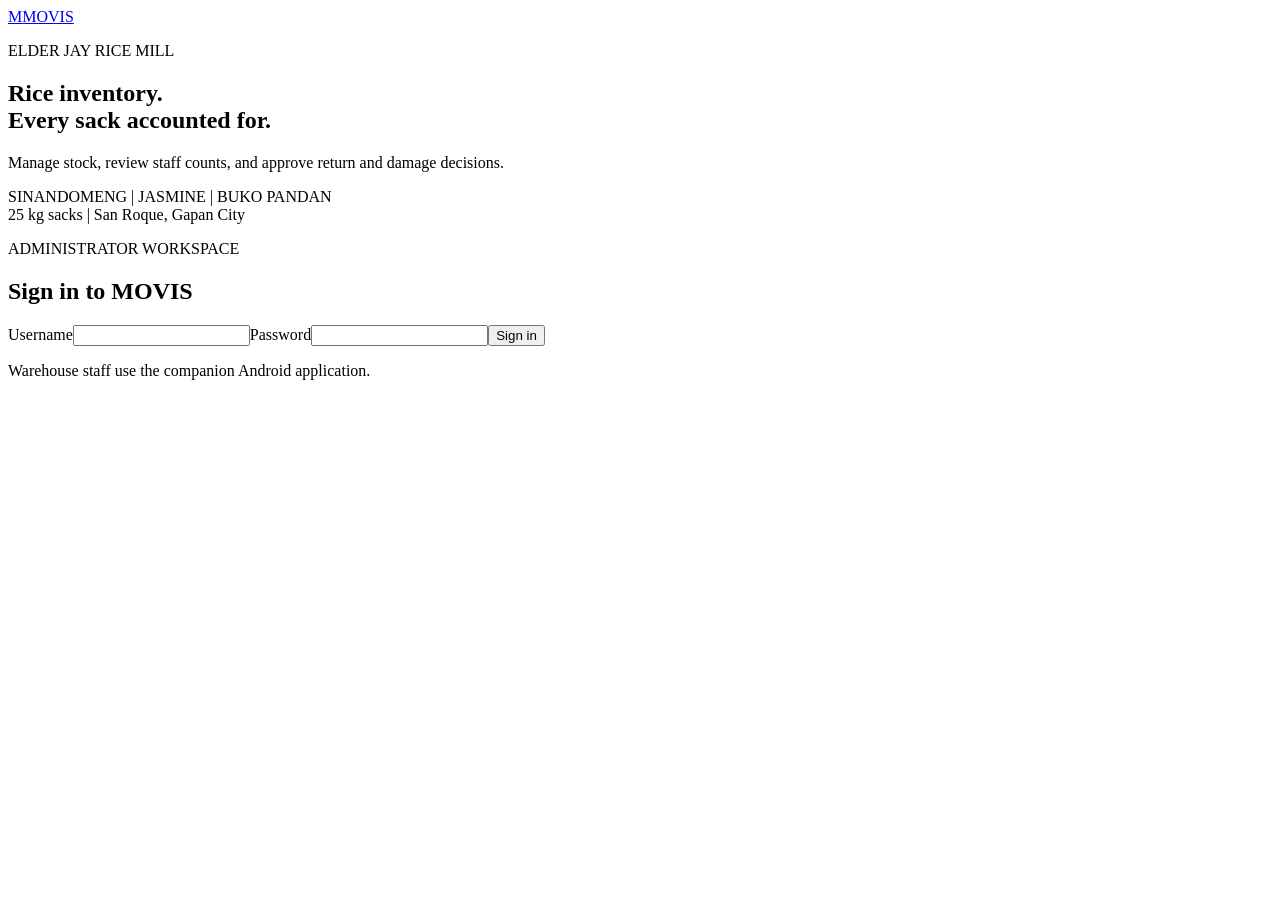
==== MOVIS/web/index.html @ 49a00de1 "Add files via upload" ====
<!doctype html>
<html lang="en"><head><meta charset="utf-8"><meta name="viewport" content="width=device-width,initial-scale=1"><title>MOVIS | Elder Jay</title><link rel="icon" href="/favicon.svg"><link rel="stylesheet" href="/styles.css"><script src="/dashboard.js" defer></script></head>
<body><section id="login-view" class="login-layout"><div class="login-story"><a class="brand" href="/"><span class="brand-mark">M</span>MOVIS</a><div class="login-copy"><p class="eyebrow">ELDER JAY RICE MILL</p><h1>Rice inventory.<br>Every sack accounted for.</h1><p>Manage stock, review staff counts, and approve return and damage decisions.</p></div><div class="login-foot">SINANDOMENG  |  JASMINE  |  BUKO PANDAN<br>25 kg sacks  |  San Roque, Gapan City</div></div><div class="login-panel"><form id="login-form"><p class="eyebrow">ADMINISTRATOR WORKSPACE</p><h2>Sign in to MOVIS</h2><label for="username">Username</label><input id="username" autocomplete="username" required maxlength="100"><label for="password">Password</label><input id="password" type="password" autocomplete="current-password" required><button class="primary">Sign in</button><p id="login-error" class="error" role="alert"></p><p class="login-hint">Warehouse staff use the companion Android application.</p></form></div></section>
<div id="app" hidden><aside class="sidebar"><a class="brand" href="/"><span class="brand-mark">M</span>MOVIS</a><span class="sidebar-sub">ELDER JAY RICE MILL</span><nav aria-label="Main navigation"><button class="nav active" data-page="overview">Overview</button><button class="nav" data-page="inventory">Rice products</button><button class="nav" data-page="actions">Scans and counts</button><button class="nav" data-page="cases">Returns and damage</button><button class="nav" data-page="history">Stock history</button><button class="nav" data-page="reports">Reports</button><button class="nav" data-page="accounts">Accounts</button><button class="nav" data-page="security">Account security</button></nav><div class="sidebar-bottom"><p id="account-name"></p><button id="logout" class="secondary">Sign out</button></div></aside><main><header class="topbar"><div><p class="eyebrow">WAREHOUSE INVENTORY</p><h1 id="page-title">Overview</h1></div><div class="top-actions"><span id="last-updated"></span><button id="refresh" class="secondary">Refresh</button></div></header><div id="demo-banner" class="notice" hidden>Demo scanner: detections are synthetic. A warehouse-trained YOLO26 model is required for real scanning.</div><p id="app-error" class="error" role="alert"></p><section id="content"></section></main></div>
<dialog id="detail"><button id="close-detail" class="secondary">Close</button><div id="detail-content"></div></dialog></body></html>
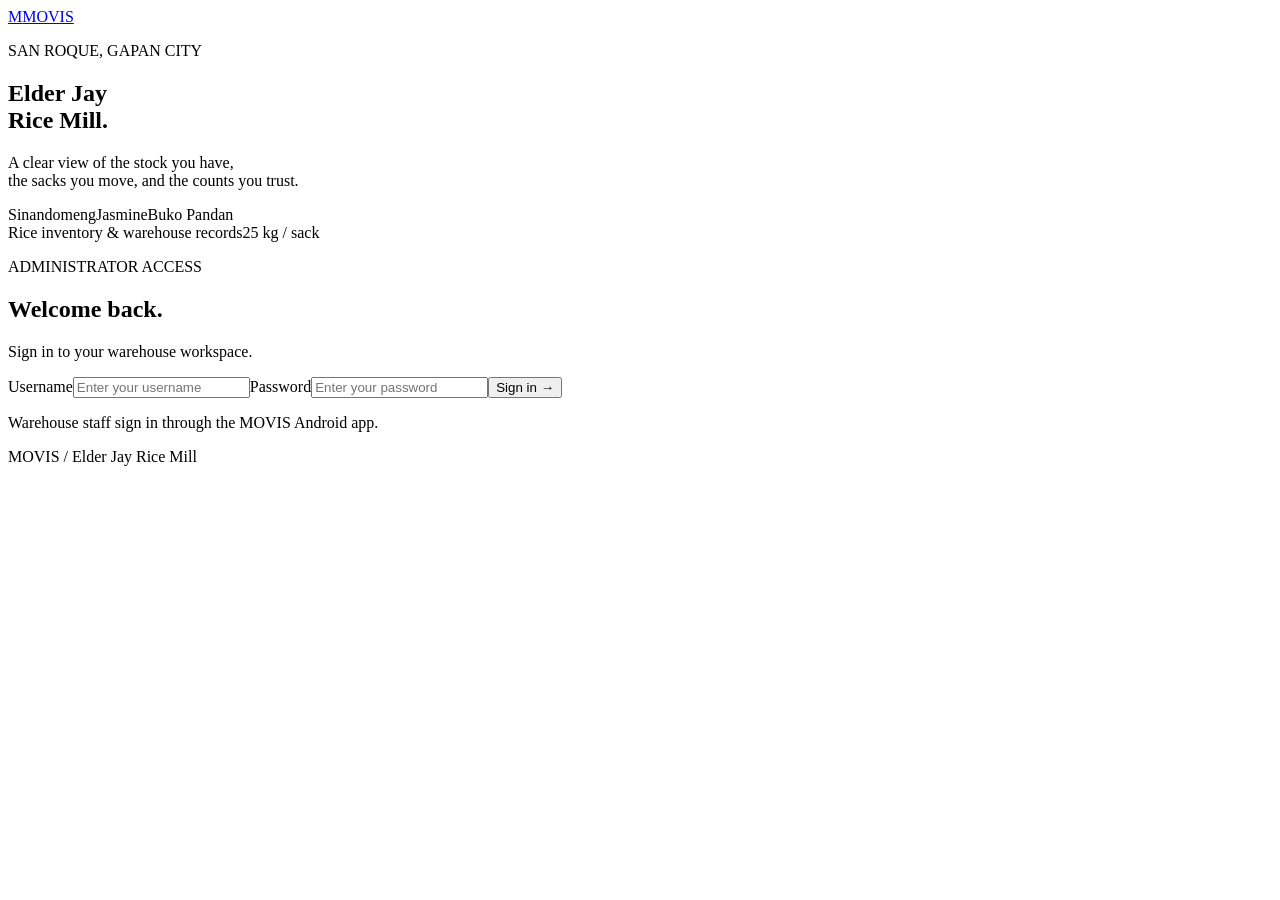
==== commit 04937841: "Add files via upload" ====
--- a/MOVIS/web/index.html
+++ b/MOVIS/web/index.html
@@ -1,5 +1,37 @@
-<!doctype html>
-<html lang="en"><head><meta charset="utf-8"><meta name="viewport" content="width=device-width,initial-scale=1"><title>MOVIS | Elder Jay</title><link rel="icon" href="/favicon.svg"><link rel="stylesheet" href="/styles.css"><script src="/dashboard.js" defer></script></head>
-<body><section id="login-view" class="login-layout"><div class="login-story"><a class="brand" href="/"><span class="brand-mark">M</span>MOVIS</a><div class="login-copy"><p class="eyebrow">ELDER JAY RICE MILL</p><h1>Rice inventory.<br>Every sack accounted for.</h1><p>Manage stock, review staff counts, and approve return and damage decisions.</p></div><div class="login-foot">SINANDOMENG  |  JASMINE  |  BUKO PANDAN<br>25 kg sacks  |  San Roque, Gapan City</div></div><div class="login-panel"><form id="login-form"><p class="eyebrow">ADMINISTRATOR WORKSPACE</p><h2>Sign in to MOVIS</h2><label for="username">Username</label><input id="username" autocomplete="username" required maxlength="100"><label for="password">Password</label><input id="password" type="password" autocomplete="current-password" required><button class="primary">Sign in</button><p id="login-error" class="error" role="alert"></p><p class="login-hint">Warehouse staff use the companion Android application.</p></form></div></section>
-<div id="app" hidden><aside class="sidebar"><a class="brand" href="/"><span class="brand-mark">M</span>MOVIS</a><span class="sidebar-sub">ELDER JAY RICE MILL</span><nav aria-label="Main navigation"><button class="nav active" data-page="overview">Overview</button><button class="nav" data-page="inventory">Rice products</button><button class="nav" data-page="actions">Scans and counts</button><button class="nav" data-page="cases">Returns and damage</button><button class="nav" data-page="history">Stock history</button><button class="nav" data-page="reports">Reports</button><button class="nav" data-page="accounts">Accounts</button><button class="nav" data-page="security">Account security</button></nav><div class="sidebar-bottom"><p id="account-name"></p><button id="logout" class="secondary">Sign out</button></div></aside><main><header class="topbar"><div><p class="eyebrow">WAREHOUSE INVENTORY</p><h1 id="page-title">Overview</h1></div><div class="top-actions"><span id="last-updated"></span><button id="refresh" class="secondary">Refresh</button></div></header><div id="demo-banner" class="notice" hidden>Demo scanner: detections are synthetic. A warehouse-trained YOLO26 model is required for real scanning.</div><p id="app-error" class="error" role="alert"></p><section id="content"></section></main></div>
-<dialog id="detail"><button id="close-detail" class="secondary">Close</button><div id="detail-content"></div></dialog></body></html>+<!doctype html>
+<html lang="en">
+<head><meta charset="utf-8"><meta name="viewport" content="width=device-width,initial-scale=1"><title>MOVIS · Elder Jay Rice Mill</title><link rel="icon" href="/favicon.svg"><link rel="stylesheet" href="/styles.css"><script src="/dashboard.js" defer></script></head>
+<body>
+<section id="login-view" class="login-layout">
+  <div class="login-story">
+    <a class="brand" href="/"><span class="brand-mark">M</span><span>MOVIS</span></a>
+    <div class="login-copy"><p class="eyebrow">SAN ROQUE, GAPAN CITY</p><h1>Elder Jay<br>Rice Mill.</h1><p>A clear view of the stock you have,<br>the sacks you move, and the counts you trust.</p><div class="rice-labels"><span>Sinandomeng</span><span>Jasmine</span><span>Buko Pandan</span></div></div>
+    <div class="login-foot"><span>Rice inventory &amp; warehouse records</span><span>25 kg / sack</span></div>
+  </div>
+  <div class="login-panel"><form id="login-form"><p class="eyebrow">ADMINISTRATOR ACCESS</p><h2>Welcome back.</h2><p class="muted">Sign in to your warehouse workspace.</p><label for="username">Username</label><input id="username" autocomplete="username" placeholder="Enter your username" required maxlength="100"><label for="password">Password</label><input id="password" type="password" autocomplete="current-password" placeholder="Enter your password" required><button class="primary" type="submit">Sign in <span aria-hidden="true">→</span></button><p id="login-error" class="error" role="alert"></p><p class="login-hint">Warehouse staff sign in through the MOVIS Android app.</p></form><span class="login-caption">MOVIS / Elder Jay Rice Mill</span></div>
+</section>
+<div id="app" hidden>
+  <aside class="sidebar">
+    <a class="brand" href="/"><span class="brand-mark">M</span><span>MOVIS</span></a><span class="sidebar-sub">Elder Jay Rice Mill</span>
+    <nav aria-label="Main navigation">
+      <p class="nav-label">WORKSPACE</p>
+      <button class="nav active" data-page="overview"><svg viewBox="0 0 24 24" aria-hidden="true"><rect x="3" y="3" width="7" height="7" rx="1.5"/><rect x="14" y="3" width="7" height="7" rx="1.5"/><rect x="3" y="14" width="7" height="7" rx="1.5"/><rect x="14" y="14" width="7" height="7" rx="1.5"/></svg>Overview</button>
+      <button class="nav" data-page="inventory"><svg viewBox="0 0 24 24" aria-hidden="true"><path d="m12 3 9 5-9 5-9-5 9-5Zm-9 5v9l9 5 9-5V8M12 13v9"/></svg>Rice products</button>
+      <button class="nav" data-page="actions"><svg viewBox="0 0 24 24" aria-hidden="true"><path d="M8 3H4v5m12-5h4v5M4 16v5h4m12-5v5h-4M7 12h10"/></svg>Scans and counts</button>
+      <button class="nav" data-page="cases"><svg viewBox="0 0 24 24" aria-hidden="true"><path d="M4 9h10a6 6 0 0 1 0 12h-3M4 9l5-5M4 9l5 5"/></svg>Returns and damage</button>
+      <button class="nav" data-page="history"><svg viewBox="0 0 24 24" aria-hidden="true"><path d="M3 12a9 9 0 1 0 3-6M3 3v6h6M12 7v5l3 2"/></svg>Stock history</button>
+      <button class="nav" data-page="reports"><svg viewBox="0 0 24 24" aria-hidden="true"><path d="M14 3H5v18h14V8l-5-5Zm0 0v5h5M8 12h8M8 16h5"/></svg>Reports</button>
+      <p class="nav-label management-label">MANAGEMENT</p>
+      <button class="nav" data-page="accounts"><svg viewBox="0 0 24 24" aria-hidden="true"><circle cx="9" cy="7" r="3"/><path d="M3 21v-3a6 6 0 0 1 12 0v3m3-17a3 3 0 0 1 0 6m1 5a5 5 0 0 1 3 5"/></svg>Accounts</button>
+      <button class="nav" data-page="security"><svg viewBox="0 0 24 24" aria-hidden="true"><path d="m12 3 8 3v6c0 5-8 9-8 9s-8-4-8-9V6l8-3Zm-3 9 2 2 4-4"/></svg>Account security</button>
+    </nav>
+    <div class="sidebar-bottom"><span class="account-avatar" aria-hidden="true">A</span><div class="account-copy"><small>Administrator</small><p id="account-name"></p></div><button id="logout" class="text-button" title="Sign out">Sign out</button></div>
+  </aside>
+  <main>
+    <header class="topbar"><div><p class="eyebrow">ELDER JAY RICE MILL</p><h1 id="page-title">Overview</h1><p id="page-description" class="page-description"></p></div><div class="top-actions"><span id="last-updated"></span><button id="refresh" class="secondary"><svg viewBox="0 0 24 24" aria-hidden="true"><path d="M20 7v5h-5M4 17v-5h5m-4-5a8 8 0 0 1 13-2l2 2M4 17l2 2a8 8 0 0 0 13-2"/></svg>Refresh</button></div></header>
+    <div id="demo-banner" class="notice" hidden><span class="notice-dot" aria-hidden="true"></span><div><strong>Demo scanning is active.</strong> Image detections use sample results until your trained rice model is connected.</div></div>
+    <p id="app-error" class="error" role="alert"></p><section id="content" aria-live="polite"></section><footer class="workspace-footer"><span>MOVIS · Warehouse workspace</span><span>All quantities are in 25 kg sacks</span></footer>
+  </main>
+</div>
+<dialog id="detail"><div class="dialog-toolbar"><span>REVIEW DETAILS</span><button id="close-detail" class="secondary">Close</button></div><div id="detail-content"></div></dialog>
+</body></html>
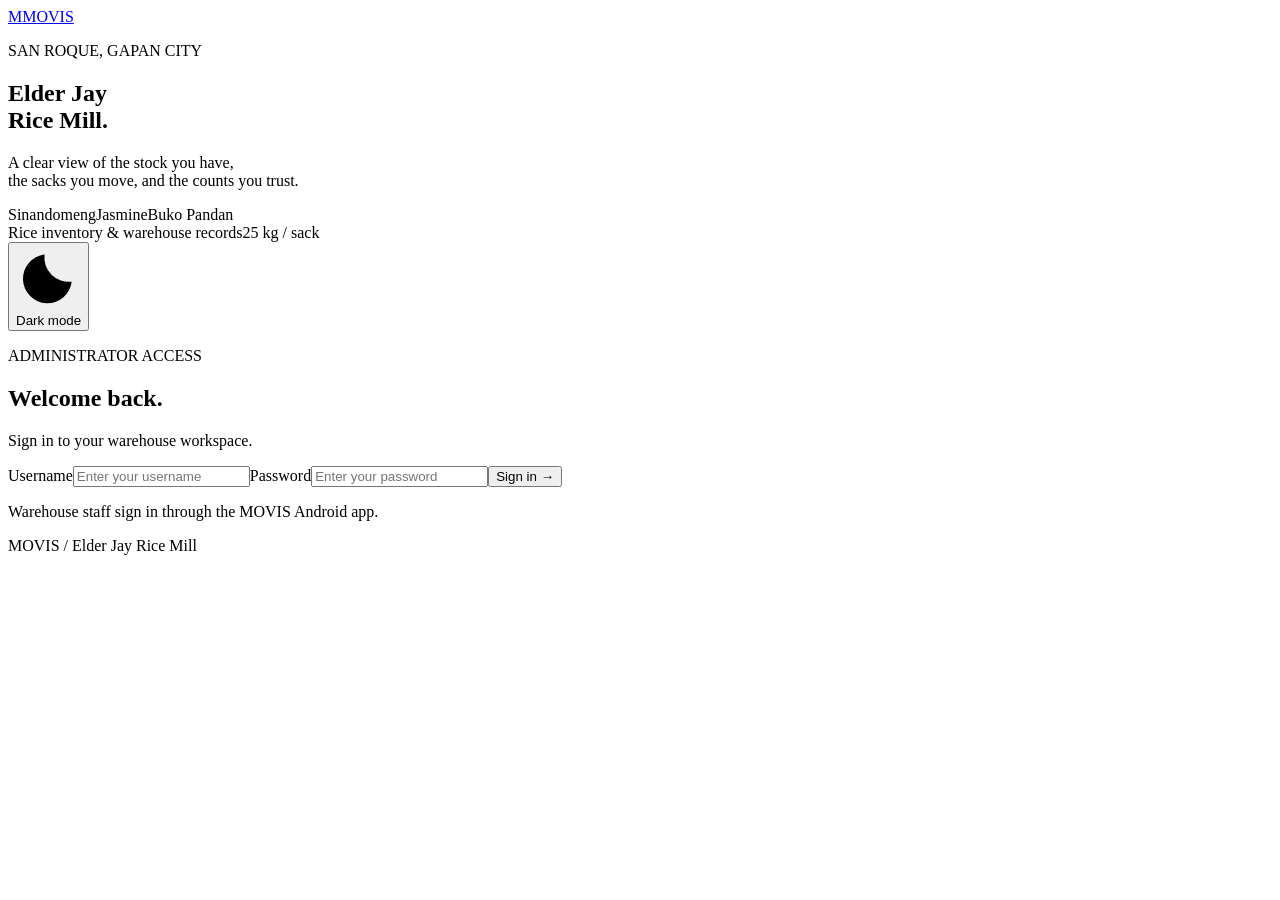
==== commit 3e0a6555: "Add files via upload" ====
--- a/MOVIS/web/index.html
+++ b/MOVIS/web/index.html
@@ -1,6 +1,6 @@
 <!doctype html>
 <html lang="en">
-<head><meta charset="utf-8"><meta name="viewport" content="width=device-width,initial-scale=1"><title>MOVIS · Elder Jay Rice Mill</title><link rel="icon" href="/favicon.svg"><link rel="stylesheet" href="/styles.css"><script src="/dashboard.js" defer></script></head>
+<head><meta charset="utf-8"><meta name="color-scheme" content="light dark"><meta name="viewport" content="width=device-width,initial-scale=1"><title>MOVIS · Elder Jay Rice Mill</title><link rel="icon" href="/favicon.svg"><link rel="stylesheet" href="/styles.css"><script src="/dashboard.js" defer></script></head>
 <body>
 <section id="login-view" class="login-layout">
   <div class="login-story">
@@ -8,7 +8,7 @@
     <div class="login-copy"><p class="eyebrow">SAN ROQUE, GAPAN CITY</p><h1>Elder Jay<br>Rice Mill.</h1><p>A clear view of the stock you have,<br>the sacks you move, and the counts you trust.</p><div class="rice-labels"><span>Sinandomeng</span><span>Jasmine</span><span>Buko Pandan</span></div></div>
     <div class="login-foot"><span>Rice inventory &amp; warehouse records</span><span>25 kg / sack</span></div>
   </div>
-  <div class="login-panel"><form id="login-form"><p class="eyebrow">ADMINISTRATOR ACCESS</p><h2>Welcome back.</h2><p class="muted">Sign in to your warehouse workspace.</p><label for="username">Username</label><input id="username" autocomplete="username" placeholder="Enter your username" required maxlength="100"><label for="password">Password</label><input id="password" type="password" autocomplete="current-password" placeholder="Enter your password" required><button class="primary" type="submit">Sign in <span aria-hidden="true">→</span></button><p id="login-error" class="error" role="alert"></p><p class="login-hint">Warehouse staff sign in through the MOVIS Android app.</p></form><span class="login-caption">MOVIS / Elder Jay Rice Mill</span></div>
+  <div class="login-panel"><button type="button" class="secondary theme-toggle" aria-pressed="false" aria-label="Turn on dark mode"><svg viewBox="0 0 24 24" aria-hidden="true"><path d="M20.5 13.5A9 9 0 0 1 10.5 3.5a9 9 0 1 0 10 10Z"/></svg><span>Dark mode</span></button><form id="login-form"><p class="eyebrow">ADMINISTRATOR ACCESS</p><h2>Welcome back.</h2><p class="muted">Sign in to your warehouse workspace.</p><label for="username">Username</label><input id="username" autocomplete="username" placeholder="Enter your username" required maxlength="100"><label for="password">Password</label><input id="password" type="password" autocomplete="current-password" placeholder="Enter your password" required><button class="primary" type="submit">Sign in <span aria-hidden="true">→</span></button><p id="login-error" class="error" role="alert"></p><p class="login-hint">Warehouse staff sign in through the MOVIS Android app.</p></form><span class="login-caption">MOVIS / Elder Jay Rice Mill</span></div>
 </section>
 <div id="app" hidden>
   <aside class="sidebar">
@@ -28,10 +28,10 @@
     <div class="sidebar-bottom"><span class="account-avatar" aria-hidden="true">A</span><div class="account-copy"><small>Administrator</small><p id="account-name"></p></div><button id="logout" class="text-button" title="Sign out">Sign out</button></div>
   </aside>
   <main>
-    <header class="topbar"><div><p class="eyebrow">ELDER JAY RICE MILL</p><h1 id="page-title">Overview</h1><p id="page-description" class="page-description"></p></div><div class="top-actions"><span id="last-updated"></span><button id="refresh" class="secondary"><svg viewBox="0 0 24 24" aria-hidden="true"><path d="M20 7v5h-5M4 17v-5h5m-4-5a8 8 0 0 1 13-2l2 2M4 17l2 2a8 8 0 0 0 13-2"/></svg>Refresh</button></div></header>
+    <header class="topbar"><div><p class="eyebrow">ELDER JAY RICE MILL</p><h1 id="page-title">Overview</h1><p id="page-description" class="page-description"></p></div><div class="top-actions"><button type="button" class="secondary theme-toggle" aria-pressed="false" aria-label="Turn on dark mode"><svg viewBox="0 0 24 24" aria-hidden="true"><path d="M20.5 13.5A9 9 0 0 1 10.5 3.5a9 9 0 1 0 10 10Z"/></svg><span>Dark mode</span></button><span id="last-updated"></span><button id="refresh" class="secondary"><svg viewBox="0 0 24 24" aria-hidden="true"><path d="M20 7v5h-5M4 17v-5h5m-4-5a8 8 0 0 1 13-2l2 2M4 17l2 2a8 8 0 0 0 13-2"/></svg>Refresh</button></div></header>
     <div id="demo-banner" class="notice" hidden><span class="notice-dot" aria-hidden="true"></span><div><strong>Demo scanning is active.</strong> Image detections use sample results until your trained rice model is connected.</div></div>
     <p id="app-error" class="error" role="alert"></p><section id="content" aria-live="polite"></section><footer class="workspace-footer"><span>MOVIS · Warehouse workspace</span><span>All quantities are in 25 kg sacks</span></footer>
   </main>
 </div>
 <dialog id="detail"><div class="dialog-toolbar"><span>REVIEW DETAILS</span><button id="close-detail" class="secondary">Close</button></div><div id="detail-content"></div></dialog>
-</body></html>
+</body></html>
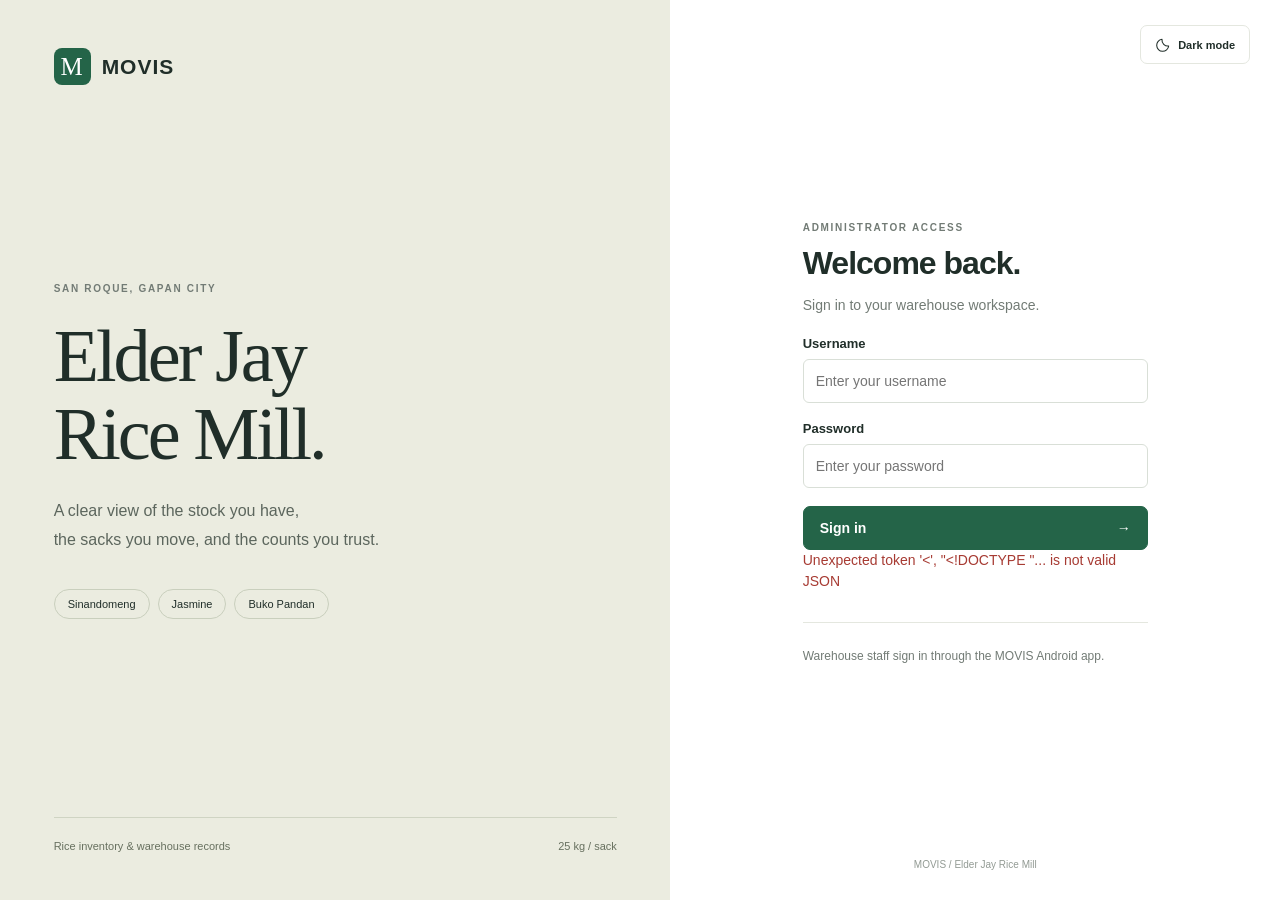
==== commit c291b9ba: "Add files via upload" ====
--- a/MOVIS/web/index.html
+++ b/MOVIS/web/index.html
@@ -1,37 +1,37 @@
-<!doctype html>
-<html lang="en">
-<head><meta charset="utf-8"><meta name="color-scheme" content="light dark"><meta name="viewport" content="width=device-width,initial-scale=1"><title>MOVIS · Elder Jay Rice Mill</title><link rel="icon" href="/favicon.svg"><link rel="stylesheet" href="/styles.css"><script src="/dashboard.js" defer></script></head>
-<body>
-<section id="login-view" class="login-layout">
-  <div class="login-story">
-    <a class="brand" href="/"><span class="brand-mark">M</span><span>MOVIS</span></a>
-    <div class="login-copy"><p class="eyebrow">SAN ROQUE, GAPAN CITY</p><h1>Elder Jay<br>Rice Mill.</h1><p>A clear view of the stock you have,<br>the sacks you move, and the counts you trust.</p><div class="rice-labels"><span>Sinandomeng</span><span>Jasmine</span><span>Buko Pandan</span></div></div>
-    <div class="login-foot"><span>Rice inventory &amp; warehouse records</span><span>25 kg / sack</span></div>
-  </div>
-  <div class="login-panel"><button type="button" class="secondary theme-toggle" aria-pressed="false" aria-label="Turn on dark mode"><svg viewBox="0 0 24 24" aria-hidden="true"><path d="M20.5 13.5A9 9 0 0 1 10.5 3.5a9 9 0 1 0 10 10Z"/></svg><span>Dark mode</span></button><form id="login-form"><p class="eyebrow">ADMINISTRATOR ACCESS</p><h2>Welcome back.</h2><p class="muted">Sign in to your warehouse workspace.</p><label for="username">Username</label><input id="username" autocomplete="username" placeholder="Enter your username" required maxlength="100"><label for="password">Password</label><input id="password" type="password" autocomplete="current-password" placeholder="Enter your password" required><button class="primary" type="submit">Sign in <span aria-hidden="true">→</span></button><p id="login-error" class="error" role="alert"></p><p class="login-hint">Warehouse staff sign in through the MOVIS Android app.</p></form><span class="login-caption">MOVIS / Elder Jay Rice Mill</span></div>
-</section>
-<div id="app" hidden>
-  <aside class="sidebar">
-    <a class="brand" href="/"><span class="brand-mark">M</span><span>MOVIS</span></a><span class="sidebar-sub">Elder Jay Rice Mill</span>
-    <nav aria-label="Main navigation">
-      <p class="nav-label">WORKSPACE</p>
-      <button class="nav active" data-page="overview"><svg viewBox="0 0 24 24" aria-hidden="true"><rect x="3" y="3" width="7" height="7" rx="1.5"/><rect x="14" y="3" width="7" height="7" rx="1.5"/><rect x="3" y="14" width="7" height="7" rx="1.5"/><rect x="14" y="14" width="7" height="7" rx="1.5"/></svg>Overview</button>
-      <button class="nav" data-page="inventory"><svg viewBox="0 0 24 24" aria-hidden="true"><path d="m12 3 9 5-9 5-9-5 9-5Zm-9 5v9l9 5 9-5V8M12 13v9"/></svg>Rice products</button>
-      <button class="nav" data-page="actions"><svg viewBox="0 0 24 24" aria-hidden="true"><path d="M8 3H4v5m12-5h4v5M4 16v5h4m12-5v5h-4M7 12h10"/></svg>Scans and counts</button>
-      <button class="nav" data-page="cases"><svg viewBox="0 0 24 24" aria-hidden="true"><path d="M4 9h10a6 6 0 0 1 0 12h-3M4 9l5-5M4 9l5 5"/></svg>Returns and damage</button>
-      <button class="nav" data-page="history"><svg viewBox="0 0 24 24" aria-hidden="true"><path d="M3 12a9 9 0 1 0 3-6M3 3v6h6M12 7v5l3 2"/></svg>Stock history</button>
-      <button class="nav" data-page="reports"><svg viewBox="0 0 24 24" aria-hidden="true"><path d="M14 3H5v18h14V8l-5-5Zm0 0v5h5M8 12h8M8 16h5"/></svg>Reports</button>
-      <p class="nav-label management-label">MANAGEMENT</p>
-      <button class="nav" data-page="accounts"><svg viewBox="0 0 24 24" aria-hidden="true"><circle cx="9" cy="7" r="3"/><path d="M3 21v-3a6 6 0 0 1 12 0v3m3-17a3 3 0 0 1 0 6m1 5a5 5 0 0 1 3 5"/></svg>Accounts</button>
-      <button class="nav" data-page="security"><svg viewBox="0 0 24 24" aria-hidden="true"><path d="m12 3 8 3v6c0 5-8 9-8 9s-8-4-8-9V6l8-3Zm-3 9 2 2 4-4"/></svg>Account security</button>
-    </nav>
-    <div class="sidebar-bottom"><span class="account-avatar" aria-hidden="true">A</span><div class="account-copy"><small>Administrator</small><p id="account-name"></p></div><button id="logout" class="text-button" title="Sign out">Sign out</button></div>
-  </aside>
-  <main>
-    <header class="topbar"><div><p class="eyebrow">ELDER JAY RICE MILL</p><h1 id="page-title">Overview</h1><p id="page-description" class="page-description"></p></div><div class="top-actions"><button type="button" class="secondary theme-toggle" aria-pressed="false" aria-label="Turn on dark mode"><svg viewBox="0 0 24 24" aria-hidden="true"><path d="M20.5 13.5A9 9 0 0 1 10.5 3.5a9 9 0 1 0 10 10Z"/></svg><span>Dark mode</span></button><span id="last-updated"></span><button id="refresh" class="secondary"><svg viewBox="0 0 24 24" aria-hidden="true"><path d="M20 7v5h-5M4 17v-5h5m-4-5a8 8 0 0 1 13-2l2 2M4 17l2 2a8 8 0 0 0 13-2"/></svg>Refresh</button></div></header>
-    <div id="demo-banner" class="notice" hidden><span class="notice-dot" aria-hidden="true"></span><div><strong>Demo scanning is active.</strong> Image detections use sample results until your trained rice model is connected.</div></div>
-    <p id="app-error" class="error" role="alert"></p><section id="content" aria-live="polite"></section><footer class="workspace-footer"><span>MOVIS · Warehouse workspace</span><span>All quantities are in 25 kg sacks</span></footer>
-  </main>
-</div>
-<dialog id="detail"><div class="dialog-toolbar"><span>REVIEW DETAILS</span><button id="close-detail" class="secondary">Close</button></div><div id="detail-content"></div></dialog>
-</body></html>
+<!doctype html>
+<html lang="en">
+<head><meta charset="utf-8"><meta name="viewport" content="width=device-width,initial-scale=1"><title>MOVIS · Elder Jay Rice Mill</title><link rel="icon" href="/favicon.svg"><link rel="stylesheet" href="/styles.css"><script src="/dashboard.js" defer></script></head>
+<body>
+<section id="login-view" class="login-layout">
+  <div class="login-story">
+    <a class="brand" href="/"><span class="brand-mark">M</span><span>MOVIS</span></a>
+    <div class="login-copy"><p class="eyebrow">SAN ROQUE, GAPAN CITY</p><h1>Elder Jay<br>Rice Mill.</h1><p>A clear view of the stock you have,<br>the sacks you move, and the counts you trust.</p><div class="rice-labels"><span>Sinandomeng</span><span>Jasmine</span><span>Buko Pandan</span></div></div>
+    <div class="login-foot"><span>Rice inventory &amp; warehouse records</span><span>25 kg / sack</span></div>
+  </div>
+  <div class="login-panel"><button type="button" class="secondary theme-toggle" aria-pressed="false" aria-label="Turn on dark mode"><svg viewBox="0 0 24 24" aria-hidden="true"><path d="M20.5 13.5A9 9 0 0 1 10.5 3.5a9 9 0 1 0 10 10Z"/></svg><span>Dark mode</span></button><form id="login-form"><p class="eyebrow">ADMINISTRATOR ACCESS</p><h2>Welcome back.</h2><p class="muted">Sign in to your warehouse workspace.</p><label for="username">Username</label><input id="username" autocomplete="username" placeholder="Enter your username" required maxlength="100"><label for="password">Password</label><input id="password" type="password" autocomplete="current-password" placeholder="Enter your password" required><button class="primary" type="submit">Sign in <span aria-hidden="true">→</span></button><p id="login-error" class="error" role="alert"></p><p class="login-hint">Warehouse staff sign in through the MOVIS Android app.</p></form><span class="login-caption">MOVIS / Elder Jay Rice Mill</span></div>
+</section>
+<div id="app" hidden>
+  <aside class="sidebar">
+    <a class="brand" href="/"><span class="brand-mark">M</span><span>MOVIS</span></a><span class="sidebar-sub">Elder Jay Rice Mill</span>
+    <nav aria-label="Main navigation">
+      <p class="nav-label">WORKSPACE</p>
+      <button class="nav active" data-page="overview"><svg viewBox="0 0 24 24" aria-hidden="true"><rect x="3" y="3" width="7" height="7" rx="1.5"/><rect x="14" y="3" width="7" height="7" rx="1.5"/><rect x="3" y="14" width="7" height="7" rx="1.5"/><rect x="14" y="14" width="7" height="7" rx="1.5"/></svg>Overview</button>
+      <button class="nav" data-page="inventory"><svg viewBox="0 0 24 24" aria-hidden="true"><path d="m12 3 9 5-9 5-9-5 9-5Zm-9 5v9l9 5 9-5V8M12 13v9"/></svg>Rice products</button>
+      <button class="nav" data-page="actions"><svg viewBox="0 0 24 24" aria-hidden="true"><path d="M8 3H4v5m12-5h4v5M4 16v5h4m12-5v5h-4M7 12h10"/></svg>Scans and counts</button>
+      <button class="nav" data-page="cases"><svg viewBox="0 0 24 24" aria-hidden="true"><path d="M4 9h10a6 6 0 0 1 0 12h-3M4 9l5-5M4 9l5 5"/></svg>Returns and damage</button>
+      <button class="nav" data-page="history"><svg viewBox="0 0 24 24" aria-hidden="true"><path d="M3 12a9 9 0 1 0 3-6M3 3v6h6M12 7v5l3 2"/></svg>Stock history</button>
+      <button class="nav" data-page="reports"><svg viewBox="0 0 24 24" aria-hidden="true"><path d="M14 3H5v18h14V8l-5-5Zm0 0v5h5M8 12h8M8 16h5"/></svg>Reports</button>
+      <p class="nav-label management-label">MANAGEMENT</p>
+      <button class="nav" data-page="accounts"><svg viewBox="0 0 24 24" aria-hidden="true"><circle cx="9" cy="7" r="3"/><path d="M3 21v-3a6 6 0 0 1 12 0v3m3-17a3 3 0 0 1 0 6m1 5a5 5 0 0 1 3 5"/></svg>Accounts</button>
+      <button class="nav" data-page="security"><svg viewBox="0 0 24 24" aria-hidden="true"><path d="m12 3 8 3v6c0 5-8 9-8 9s-8-4-8-9V6l8-3Zm-3 9 2 2 4-4"/></svg>Account security</button>
+    </nav>
+    <div class="sidebar-bottom"><span class="account-avatar" aria-hidden="true">A</span><div class="account-copy"><small>Administrator</small><p id="account-name"></p></div><button id="logout" class="text-button" title="Sign out">Sign out</button></div>
+  </aside>
+  <main>
+    <header class="topbar"><div><p class="eyebrow">ELDER JAY RICE MILL</p><h1 id="page-title">Overview</h1><p id="page-description" class="page-description"></p></div><div class="top-actions"><button type="button" class="secondary theme-toggle" aria-pressed="false" aria-label="Turn on dark mode"><svg viewBox="0 0 24 24" aria-hidden="true"><path d="M20.5 13.5A9 9 0 0 1 10.5 3.5a9 9 0 1 0 10 10Z"/></svg><span>Dark mode</span></button><span id="last-updated"></span><button id="refresh" class="secondary"><svg viewBox="0 0 24 24" aria-hidden="true"><path d="M20 7v5h-5M4 17v-5h5m-4-5a8 8 0 0 1 13-2l2 2M4 17l2 2a8 8 0 0 0 13-2"/></svg>Refresh</button></div></header>
+    <div id="demo-banner" class="notice" hidden><span class="notice-dot" aria-hidden="true"></span><div><strong>Demo scanning is active.</strong> Image detections use sample results until your trained rice model is connected.</div></div>
+    <p id="app-error" class="error" role="alert"></p><section id="content" aria-live="polite"></section><footer class="workspace-footer"><span>MOVIS · Warehouse workspace</span><span>All quantities are in 25 kg sacks</span></footer>
+  </main>
+</div>
+<dialog id="detail"><div class="dialog-toolbar"><span>REVIEW DETAILS</span><button id="close-detail" class="secondary">Close</button></div><div id="detail-content"></div></dialog>
+</body></html>
--- a/styles.css
+++ b/styles.css
@@ -0,0 +1,30 @@
+:root{--ink:#202e29;--muted:#727b75;--green:#246448;--line:#e4e7df;--bg:#f5f6f1;--white:#fff;--soft:#edf3eb;font-family:Segoe UI,Arial,sans-serif;color:var(--ink);background:var(--bg);font-size:14px}*{box-sizing:border-box}body{margin:0}a{color:inherit}button,input,select{font:inherit}button{cursor:pointer}button:disabled{opacity:.6;cursor:wait}[hidden]{display:none!important}button{border-radius:7px;min-height:39px;padding:9px 14px;border:1px solid var(--line);font-weight:600;background:white;color:var(--ink);transition:background .15s}button:hover{background:var(--soft)}button:focus-visible,a:focus-visible{outline:3px solid #98bca5;outline-offset:3px}.primary{background:var(--green);border-color:var(--green);color:white}.primary:hover{background:#184d35}.secondary{background:white}.muted{color:var(--muted);line-height:1.7}.eyebrow{font-size:10px;font-weight:700;letter-spacing:1.7px;color:var(--muted);margin:0 0 10px}h1,h2,h3,p{margin-top:0}h2{font-size:19px;letter-spacing:-.4px}label{display:block;margin:18px 0 7px;font-size:13px;font-weight:600}input:not([type=checkbox]),select{display:block;width:100%;margin-top:8px;padding:12px;border:1px solid #d9dfd7;border-radius:6px;background:white;color:var(--ink);min-height:44px}input:focus,select:focus{outline:2px solid #a7c4af;outline-offset:1px}input[type=checkbox]{accent-color:var(--green);margin-right:7px}form>.primary{margin-top:18px}form{max-width:540px}.error{color:#a73b33;line-height:1.5}.error:empty{display:none}.brand{text-decoration:none;display:flex;align-items:center;gap:11px;font-size:21px;letter-spacing:1px;font-weight:700}.brand-mark{display:grid;place-items:center;background:var(--green);color:white;border-radius:8px;width:37px;height:37px;font-family:Georgia,serif;font-size:25px;font-weight:400}.login-layout{display:grid;grid-template-columns:1.1fr 1fr;min-height:100vh}.login-story{background:#ebece0;padding:48px 8%;display:flex;flex-direction:column;justify-content:space-between}.login-copy{padding:70px 0}.login-copy h1{font:normal clamp(50px,5.8vw,88px)/1.06 Georgia,serif;letter-spacing:-3px;margin:23px 0}.login-copy>p:not(.eyebrow){color:#5c665d;line-height:1.8;font-size:16px}.rice-labels{display:flex;gap:8px;flex-wrap:wrap;margin-top:35px}.rice-labels span{border:1px solid #c9cfbd;padding:8px 13px;border-radius:30px;font-size:11px}.login-foot{display:flex;justify-content:space-between;gap:20px;border-top:1px solid #cfd4c3;padding-top:22px;font-size:11px;color:#67705f}.login-panel{background:#fff;display:flex;flex-direction:column;align-items:center;justify-content:center;padding:60px 35px;position:relative}.login-panel form{width:100%;max-width:345px}.login-panel h2{font-size:32px;letter-spacing:-1px;margin:12px 0}.login-panel .primary{width:100%;display:flex;justify-content:space-between;padding:13px 16px}.login-hint{border-top:1px solid var(--line);padding-top:23px;margin-top:30px;color:var(--muted);font-size:12px;line-height:1.7}.login-caption{position:absolute;bottom:30px;font-size:10px;color:#939b94}.sidebar{position:fixed;inset:0 auto 0 0;width:235px;background:#fff;border-right:1px solid var(--line);padding:30px 20px;display:flex;flex-direction:column;z-index:5}.sidebar-sub{font-size:11px;color:var(--muted);margin:10px 0 25px 48px}.sidebar nav{flex:1}.nav-label{font-size:9px;letter-spacing:1.5px;color:#91998f;font-weight:700;padding-left:12px;margin:15px 0 9px}.management-label{margin-top:30px}.nav{display:flex;align-items:center;gap:12px;width:100%;border:0;text-align:left;font-size:12px;font-weight:500;padding:11px 12px;margin:3px 0;background:transparent;color:#687369}.nav svg,.top-actions svg{width:18px;height:18px;fill:none;stroke:currentColor;stroke-width:1.6;stroke-linecap:round;stroke-linejoin:round;flex-shrink:0}.nav.active{background:var(--soft);color:var(--green);font-weight:600}.sidebar-bottom{border-top:1px solid var(--line);padding-top:19px;display:flex;align-items:center;gap:9px;flex-wrap:wrap}.account-avatar{display:grid;place-items:center;width:33px;height:33px;background:#efeee5;border-radius:50%;font-size:12px}.account-copy small{font-size:9px;color:var(--muted)}.account-copy p{font-size:12px;margin:3px 0 0}.text-button{font-size:10px;min-height:25px;padding:4px 0;border:0;color:var(--muted);margin-left:auto;background:transparent}main{margin-left:235px;padding:35px 42px;max-width:1800px}.topbar{display:flex;align-items:center;justify-content:space-between;gap:25px;margin-bottom:25px}.topbar h1{font-size:29px;letter-spacing:-1px;margin:0 0 7px;font-weight:600}.page-description{color:var(--muted);font-size:12px;line-height:1.6;margin-bottom:0}.top-actions{display:flex;align-items:center;gap:15px;flex-shrink:0}.top-actions>span{font-size:10px;color:var(--muted)}.top-actions button{display:flex;gap:8px;align-items:center;font-size:11px}.notice{display:flex;gap:10px;align-items:center;border:1px solid #e5ddbe;background:#f8f5e9;color:#786941;padding:13px 16px;border-radius:7px;font-size:11px;line-height:1.6;margin-bottom:25px}.notice-dot{width:6px;height:6px;border-radius:50%;background:#ad9750;flex-shrink:0}.notice strong{font-weight:600}.metrics{display:grid;grid-template-columns:repeat(3,1fr);gap:18px;margin-bottom:25px}.metrics article{background:white;border:1px solid var(--line);border-radius:9px;padding:24px}.metrics article p{color:var(--muted);font-size:12px;margin-bottom:16px}.metrics article strong{display:block;font-size:38px;font-weight:500;letter-spacing:-1.5px;margin-bottom:14px;font-variant-numeric:tabular-nums}.metrics article span{font-size:10px;color:var(--muted)}.panel{background:white;border:1px solid var(--line);border-radius:9px;margin-bottom:24px;padding:24px}.panel-head{display:flex;align-items:center;justify-content:space-between;margin-bottom:20px}.panel-head h2{margin:0;font-size:16px;font-weight:600}.panel>.muted{font-size:12px;max-width:750px}.panel>label{max-width:470px}.panel>.secondary{margin:0 9px 18px 0}.table-wrap{overflow-x:auto}table{border-collapse:collapse;width:100%;font-size:12px;text-align:left;white-space:nowrap}th{color:#8a938b;font-weight:500;font-size:10px;letter-spacing:.25px;padding:12px 13px;background:#f8f9f5;border-bottom:1px solid var(--line)}td{padding:17px 13px;border-bottom:1px solid #edf0e9;line-height:1.5}tbody tr:last-child td{border-bottom:0}tbody tr:hover{background:#fcfdf9}td:first-child{font-weight:500}td .secondary{padding:6px 10px;min-height:30px;font-size:10px}td:last-child{white-space:normal;min-width:90px;max-width:300px}.badge{display:inline-block;padding:4px 8px;background:var(--soft);color:var(--green);border-radius:5px;font-size:10px;text-transform:capitalize}.workspace-footer{display:flex;justify-content:space-between;gap:20px;font-size:10px;color:#9aa196;margin-top:32px}dialog{border:1px solid var(--line);border-radius:12px;padding:26px;width:min(880px,calc(100vw - 32px));max-height:90vh;color:var(--ink);box-shadow:0 20px 90px #182c2933}dialog::backdrop{background:#172d2859;backdrop-filter:blur(3px)}.dialog-toolbar{display:flex;justify-content:space-between;align-items:center;margin-bottom:23px}.dialog-toolbar>span{font-size:9px;letter-spacing:1.3px;color:var(--muted)}#detail-content>p{color:var(--muted);line-height:1.7;font-size:12px}#detail-content img{width:100%;max-width:470px;border-radius:6px}#detail-content .panel{margin-top:24px}#detail-content h2{font-size:23px}#detail-content form{margin-top:20px}#detail-content .error{color:#a73b33}#new-user,#security{max-width:470px}.stock-name{font-weight:600;color:var(--green)}
+@media(min-width:1400px){main{padding:45px 55px}.metrics article{padding:28px}}
+@media(max-width:1100px){main{padding:28px 25px}.sidebar{width:210px;padding:26px 15px}main{margin-left:210px}.top-actions>span{display:none}.metrics{gap:12px}.metrics article{padding:20px}.metrics article span{line-height:1.5;display:block}.panel{padding:20px}}
+@media(max-width:760px){.login-layout{grid-template-columns:1fr}.login-story{padding:25px 28px}.login-copy{padding:35px 0 10px}.login-copy h1{font-size:48px;letter-spacing:-2px;margin:16px 0}.login-copy>p:not(.eyebrow){font-size:13px}.rice-labels{margin:20px 0}.login-foot{display:none}.login-panel{padding:40px 28px 70px}.sidebar{position:static;width:100%;padding:18px 20px 0;border-right:0;border-bottom:1px solid var(--line);display:block}.sidebar .brand{font-size:19px}.sidebar-sub{position:absolute;top:32px;right:20px;margin:0;font-size:10px}.sidebar nav{display:flex;overflow:auto;gap:6px;margin:18px -20px 0;padding:0 15px 12px}.nav{width:auto;flex-shrink:0;white-space:nowrap;padding:10px;margin:0;font-size:11px}.nav svg{width:15px;height:15px}.nav-label{display:none}.sidebar-bottom{padding:12px 0;margin-top:0;flex-wrap:nowrap}.account-copy{display:flex;gap:8px;align-items:center}.account-copy p{margin:0}.account-copy small{font-size:10px}.account-avatar{width:24px;height:24px;font-size:10px}.text-button{font-size:11px}main{margin:0;padding:24px 18px}.topbar{gap:12px;align-items:flex-start}.topbar h1{font-size:24px}.eyebrow{font-size:9px}.page-description{font-size:11px}.top-actions button{min-height:34px;padding:8px;font-size:10px}.top-actions svg{width:14px;height:14px}.notice{font-size:10px;padding:12px}.metrics{gap:9px}.metrics article{padding:15px 11px}.metrics article p{font-size:10px;line-height:1.5;min-height:30px;margin-bottom:8px}.metrics article strong{font-size:28px;margin-bottom:8px}.metrics article span{font-size:9px}.panel{padding:18px 14px;border-radius:8px}.panel-head h2{font-size:15px}th,td{padding:12px 10px}.workspace-footer{font-size:9px;line-height:1.6}.login-caption{bottom:22px}dialog{padding:18px}#detail-content h2{font-size:20px}}
+@media(prefers-reduced-motion:reduce){*{transition:none!important}}
+
+/* Theme preference applies to the full workspace, including dialogs. */
+.theme-toggle{display:inline-flex;align-items:center;justify-content:center;gap:7px;font-size:11px;white-space:nowrap}
+.theme-toggle svg{width:16px;height:16px;fill:none;stroke:currentColor;stroke-width:1.6;stroke-linecap:round;stroke-linejoin:round}
+.login-panel>.theme-toggle{position:absolute;right:30px;top:25px}
+:root[data-theme="dark"]{color-scheme:dark;--ink:#e1e8e1;--muted:#a3afa6;--green:#86c6a0;--line:#344139;--bg:#17211c;--white:#202c25;--soft:#2d4034}
+[data-theme="dark"] button,[data-theme="dark"] .secondary,[data-theme="dark"] .sidebar,[data-theme="dark"] .login-panel,[data-theme="dark"] .panel,[data-theme="dark"] .metrics article,[data-theme="dark"] input:not([type=checkbox]),[data-theme="dark"] select,[data-theme="dark"] dialog{background:var(--white);color:var(--ink);border-color:var(--line)}
+[data-theme="dark"] .primary,[data-theme="dark"] .brand-mark{background:#347b53;color:#fff;border-color:#347b53}
+[data-theme="dark"] button:hover{background:var(--soft)}
+[data-theme="dark"] .primary:hover{background:#3e8a60}
+[data-theme="dark"] .nav,[data-theme="dark"] .text-button{background:transparent;color:var(--muted)}
+[data-theme="dark"] .nav.active{background:var(--soft);color:var(--green)}
+[data-theme="dark"] .login-story{background:#25332a}
+[data-theme="dark"] .login-copy>p:not(.eyebrow),[data-theme="dark"] .login-foot{color:#b4c1b1}
+[data-theme="dark"] .login-foot,[data-theme="dark"] .rice-labels span{border-color:#4b5e4c}
+[data-theme="dark"] .rice-labels span{color:#d3decf}
+[data-theme="dark"] .notice{background:#363324;border-color:#625a37;color:#ddd2a8}
+[data-theme="dark"] th{background:#27342c;color:#b2bfb4}
+[data-theme="dark"] td{border-color:var(--line)}
+[data-theme="dark"] tbody tr:hover{background:#25382b}
+[data-theme="dark"] .account-avatar{background:#394235}
+[data-theme="dark"] .error,[data-theme="dark"] #detail-content .error{color:#f3a49a}
+[data-theme="dark"] .nav-label,[data-theme="dark"] .workspace-footer,[data-theme="dark"] .login-caption{color:#a3afa6}
+[data-theme="dark"] input::placeholder{color:#929e95}
+@media(max-width:760px){.top-actions{gap:7px;flex-wrap:wrap;justify-content:flex-end;max-width:115px}.top-actions .theme-toggle{padding:8px}.login-panel>.theme-toggle{top:18px;right:25px}.login-panel{padding-top:75px}}
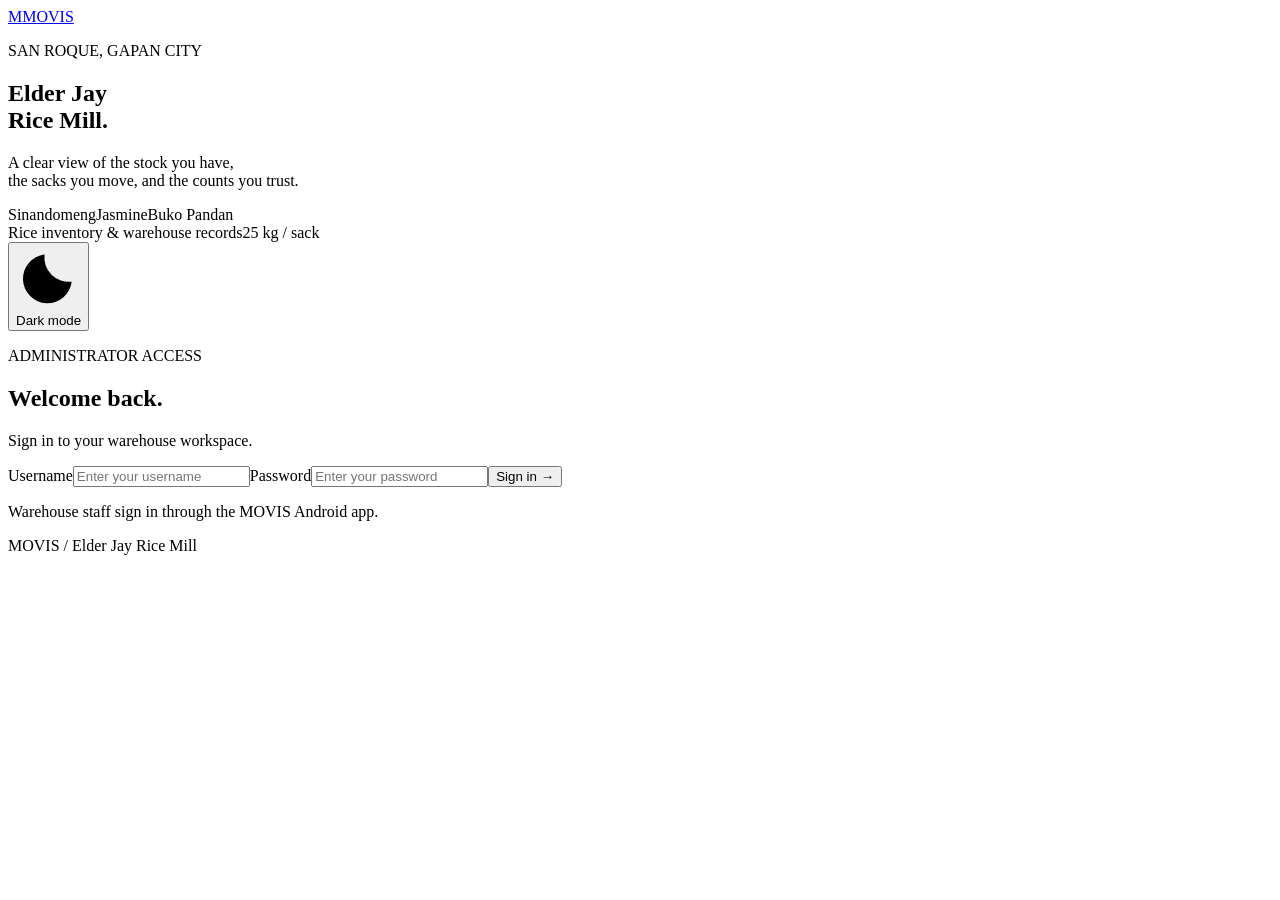
==== commit 980096ae: "Add files via upload" ====
--- a/MOVIS/web/index.html
+++ b/MOVIS/web/index.html
@@ -1,6 +1,6 @@
 <!doctype html>
 <html lang="en">
-<head><meta charset="utf-8"><meta name="viewport" content="width=device-width,initial-scale=1"><title>MOVIS · Elder Jay Rice Mill</title><link rel="icon" href="/favicon.svg"><link rel="stylesheet" href="/styles.css"><script src="/dashboard.js" defer></script></head>
+<head><meta charset="utf-8"><meta name="viewport" content="width=device-width,initial-scale=1"><title>MOVIS · Elder Jay Rice Mill</title><link rel="icon" href="/favicon.svg"><link rel="stylesheet" href="/styles.css?v=ios-2"><script src="/dashboard.js?v=ios-2" defer></script></head>
 <body>
 <section id="login-view" class="login-layout">
   <div class="login-story">
